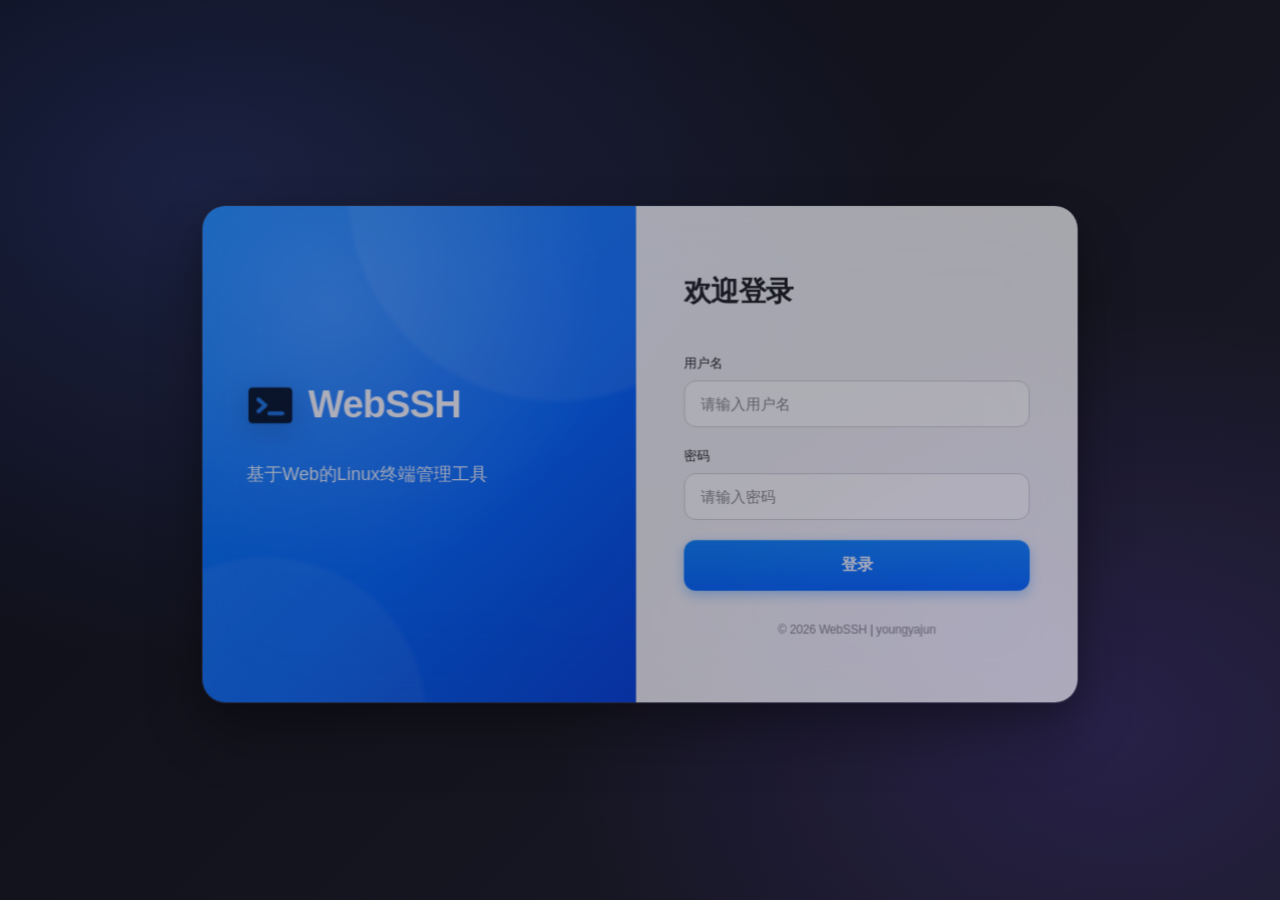
==== yyj-webssh-spring-boot3-starter/src/main/resources/META-INF/resources/webssh/index.html @ 9dc9dcd3 "refactor: refactor project and add version compatibility." ====
<!DOCTYPE html>
<html lang="zh-CN">
<head>
    <meta charset="UTF-8">
    <meta name="viewport" content="width=device-width, initial-scale=1.0">
    <title>WebSSH-终端</title>
    <link rel="icon" type="image/svg+xml" href="images/terminal.svg">
    <link rel="stylesheet" href="style/xterm-5.5.0.css">
    <link rel="stylesheet" href="style/webssh.css">
    <script src="js/xterm-5.5.0.js"></script>
    <script src="js/xterm-addon-fit.min-0.8.0.js"></script>
    <script src="js/jsencrypt.min.js"></script>
    <script src="js/zmodem.min.js"></script>
    <script src="js/webssh.js"></script>
</head>
<body data-theme="dark">
    <div class="header">
        <div class="header-left">
            <div class="logo">
                <span class="logo-text">WebSSH</span>
                <img src="images/terminal.png" alt="WebSSH" class="logo-icon">
            </div>
            <div class="selector-wrapper">
                <span class="selector-label">会话</span>
                <select class="host-selector" id="hostSelector" title="选择主机新建会话">
                    <!-- 动态填充 -->
                </select>
            </div>
        </div>
        <div class="header-right">
            <div class="selector-wrapper">
                <span class="selector-label">主题</span>
                <select class="theme-selector" id="themeSelector" title="终端主题">
                    <option value="github-dark">Dark</option>
                    <option value="github-light">Light</option>
                </select>
            </div>
            <div class="header-divider"></div>
            <div class="header-group">
                <button class="btn btn-icon" id="toggleFilePanel" title="文件管理器"><img src="images/file.png" alt="文件管理器"></button>
                <button class="btn btn-icon" id="refreshBtn" title="刷新"><img src="images/refresh.png" alt="刷新"></button>
                <button class="btn btn-icon" id="logBtn" title="命令日志"><img src="images/log.png" alt="命令日志"></button>
            </div>
            <div class="header-divider"></div>
            <div class="user-group">
                <span class="user-info" id="userInfo"></span>
                <button class="btn btn-icon" id="logoutBtn" title="退出"><img src="images/logout.png" alt="退出"></button>
            </div>
        </div>
    </div>

    <!-- 标签栏 -->
    <div class="tab-bar" id="tabBar">
        <div class="tab-list" id="tabList">
            <!-- 动态填充 -->
        </div>
        <button class="tab-overflow-btn" id="tabOverflowBtn" title="更多会话" style="display:none;">&#9662;</button>
        <div class="tab-overflow-dropdown" id="tabOverflowDropdown"></div>
        <button class="tab-add-btn" id="tabAddBtn" title="新建会话">+</button>
    </div>

    <div class="main-container">
        <div class="file-panel" id="filePanel">
            <div class="file-panel-header">
                <span class="file-panel-title">文件管理器</span>
                <div class="file-panel-actions">
                    <button class="btn btn-icon" id="refreshFileBtn" title="刷新文件列表">&#x1F504;</button>
                    <button class="btn btn-icon" id="uploadBtn" title="上传文件">&#x2B06;</button>
                    <label class="follow-terminal-label" title="跟随终端目录，终端 cd 时自动同步文件面板">
                        <input type="checkbox" id="followTerminalDir">
                        跟随终端
                    </label>
                </div>
            </div>
            <div class="path-display-bar" id="pathDisplayBar">
                <div class="breadcrumb" id="breadcrumb">
                    <!-- 动态填充 -->
                </div>
                <div class="path-bar">
                    <div class="path-input-wrapper">
                        <span class="path-input-icon">📁</span>
                        <input type="text" id="pathInput" class="path-input" placeholder="输入路径后回车跳转..." />
                        <div class="path-suggestions" id="pathSuggestions"></div>
                    </div>
                </div>
            </div>
            <div class="file-list" id="fileList">
                <!-- 动态填充 -->
            </div>
        </div>
        <div class="resizer" id="resizer"></div>
        <div class="terminal-panel">
            <div class="terminal-container">
                <div class="terminal-container-inner" id="terminalContainer">
                    <!-- 每个标签页的终端动态创建 -->
                </div>
                <!-- 空状态引导（所有标签关闭后显示） -->
                <div class="terminal-empty-state" id="terminalEmptyState" style="display:none;">
                    <div class="empty-icon">&#x1F4BB;</div>
                    <div class="empty-text">没有活跃的终端会话</div>
                    <div class="empty-actions">
                        <button class="btn btn-primary" id="emptyNewSessionBtn">新建会话</button>
                    </div>
                </div>
            </div>
            <div class="status-bar">
                <span id="connectionStatus"><span class="status-dot" id="statusDot"></span>未连接</span>
                <span id="sysMonitor" class="sys-monitor"></span>
                <div class="status-bar-right">
                    <button class="btn btn-icon status-icon-btn" id="terminalLogBtn" title="终端日志"><img src="images/terminal-log.png" alt="终端日志"></button>
                    <span id="currentPath" title="点击复制路径到剪切板">路径: -</span>
                </div>
            </div>
        </div>
    </div>

    <!-- 文件预览弹窗 -->
    <div class="modal" id="previewModal">
        <div class="modal-content">
            <div class="modal-header">
                <span class="modal-title" id="previewTitle">文件预览</span>
                <button class="modal-close" id="closePreview">&times;</button>
            </div>
            <div class="modal-body">
                <div id="previewContent" class="preview-content"></div>
            </div>
        </div>
    </div>

    <!-- 自定义右键菜单 -->
    <div class="context-menu" id="contextMenu">
        <div class="context-menu-item" id="ctxUpload">
            <span class="menu-icon">&#x2B06;</span>
            <span>上传文件</span>
        </div>
        <div class="context-menu-separator" id="ctxSepUpload"></div>
        <div class="context-menu-item" id="ctxDownload">
            <span class="menu-icon">&#x2B07;</span>
            <span>下载</span>
        </div>
        <div class="context-menu-item" id="ctxProperties">
            <span class="menu-icon">&#x1F4CB;</span>
            <span>属性</span>
        </div>
        <div class="context-menu-separator" id="ctxSeparator"></div>
        <div class="context-menu-item" id="ctxPreview">
            <span class="menu-icon">&#x1F441;</span>
            <span>预览</span>
        </div>
    </div>

    <!-- 终端右键菜单（复制） -->
    <div class="context-menu" id="terminalContextMenu">
        <div class="context-menu-item" id="ctxCopy">
            <span class="menu-icon"><img src="images/copy.png" alt="复制"></span>
            <span>复制</span>
        </div>
    </div>

    <!-- 标签页右键菜单 -->
    <div class="context-menu tab-context-menu" id="tabContextMenu">
        <div class="context-menu-item" id="ctxTabRefresh">
            <span class="menu-icon"><img src="images/refresh.png" alt="刷新"></span>
            <span>刷新</span>
        </div>
        <div class="context-menu-item" id="ctxTabDuplicate">
            <span class="menu-icon"><img src="images/copy.png" alt="复制会话"></span>
            <span>复制会话</span>
        </div>
        <div class="context-menu-separator"></div>
        <div class="context-menu-item" id="ctxTabClose">
            <span class="menu-icon">&#x2716;</span>
            <span>关闭</span>
        </div>
        <div class="context-menu-item danger" id="ctxTabCloseOthers">
            <span class="menu-icon">&#x2716;</span>
            <span>关闭其他</span>
        </div>
    </div>

    <!-- SSH 凭据输入对话框 -->
    <div class="modal" id="credentialModal">
        <div class="modal-content" style="max-width: 500px;">
            <div class="modal-header">
                <span class="modal-title">输入 SSH 凭据</span>
                <button class="modal-close" id="closeCredential">&times;</button>
            </div>
            <div class="modal-body">
                <div id="credentialError" class="error-message" style="display: none;"></div>
                <div class="form-group">
                    <label for="credentialHost">主机</label>
                    <div class="host-combobox">
                        <input type="text" id="credentialHost" class="form-control" placeholder="选择或输入主机/IP（可含端口，如 192.168.1.166:2222）" autocomplete="off">
                        <button type="button" class="host-clear-btn" id="hostClearBtn" title="清空" tabindex="-1" aria-label="清空主机输入">
                            <svg viewBox="0 0 24 24"><path d="M6 6l12 12M6 18L18 6"/></svg>
                        </button>
                        <div class="host-dropdown" id="hostDropdown"></div>
                    </div>
                </div>
                <div id="credentialConfiguredHint" class="info-message" style="display: none;">该主机已在配置文件中配置账号密码，可直接点击"连接"</div>
                <div class="form-group" id="credentialUsernameGroup">
                    <label for="credentialUsername">用户名</label>
                    <input type="text" id="credentialUsername" class="form-control" placeholder="输入 SSH 用户名" autocomplete="username">
                </div>
                <div class="form-group" id="credentialPasswordGroup">
                    <label for="credentialPassword">密码</label>
                    <input type="password" id="credentialPassword" class="form-control" placeholder="输入 SSH 密码" autocomplete="current-password">
                </div>
                <div class="form-group" id="rememberCredentialsGroup" style="margin-top: 20px;">
                    <label style="display: flex; align-items: center;">
                        <input type="checkbox" id="rememberCredentials">
                        <span style="margin-left: 8px;">记住凭据（仅本次会话）</span>
                    </label>
                </div>
                <div class="modal-footer" style="display: flex; justify-content: flex-end; gap: 10px; margin-top: 20px;">
                    <button class="btn" id="cancelCredential">取消</button>
                    <button class="btn btn-primary" id="submitCredential">连接</button>
                </div>
            </div>
        </div>
    </div>

    <!-- 退出确认对话框 -->
    <div class="modal" id="logoutModal">
        <div class="modal-content" style="max-width: 420px;">
            <div class="modal-header">
                <span class="modal-title">确认退出</span>
                <button class="modal-close" id="closeLogoutModal">&times;</button>
            </div>
            <div class="modal-body">
                <p style="font-size: 15px; margin: 0; color: var(--text);">确定要退出WebSSH吗？</p>
                <div class="modal-footer" style="display: flex; justify-content: flex-end; gap: 10px; margin-top: 24px;">
                    <button class="btn" id="cancelLogout">取消</button>
                    <button class="btn btn-danger" id="confirmLogout">确定</button>
                </div>
            </div>
        </div>
    </div>

    <!-- 通用确认对话框 -->
    <div class="modal" id="confirmModal">
        <div class="modal-content">
            <div class="modal-header">
                <span class="modal-title" id="confirmTitle">确认</span>
                <button class="modal-close" id="closeConfirmModal">&times;</button>
            </div>
            <div class="modal-body">
                <p id="confirmMessage" style="font-size: 15px; margin: 0; color: var(--text); line-height: 1.6;"></p>
                <div class="modal-footer" style="display: flex; justify-content: flex-end; gap: 10px; margin-top: 24px;">
                    <button class="btn" id="cancelConfirm">取消</button>
                    <button class="btn btn-primary" id="okConfirm">确定</button>
                </div>
            </div>
        </div>
    </div>

    <!-- 文件属性对话框 -->
    <div class="modal" id="propertiesModal">
        <div class="modal-content" style="max-width: 520px;">
            <div class="modal-header">
                <span class="modal-title">文件属性</span>
                <button class="modal-close" id="closeProperties">&times;</button>
            </div>
            <div class="modal-body">
                <div id="propertiesContent" style="text-align: center; padding: 20px;">
                    <div class="spinner"></div>
                    <p style="margin-top: 10px; color: var(--text-muted);">加载中...</p>
                </div>
            </div>
        </div>
    </div>

    <!-- 文件夹大小过大警告对话框 -->
    <div class="modal" id="largeDirModal">
        <div class="modal-content" style="max-width: 440px;">
            <div class="modal-header">
                <span class="modal-title">文件夹较大</span>
                <button class="modal-close" id="closeLargeDirModal">&times;</button>
            </div>
            <div class="modal-body">
                <p style="font-size: 15px; margin: 0; color: var(--text); line-height: 1.6;" id="largeDirMsg"></p>
                <div class="modal-footer" style="display: flex; justify-content: flex-end; gap: 10px; margin-top: 24px;">
                    <button class="btn" id="cancelLargeDir">取消</button>
                    <button class="btn btn-primary" id="confirmLargeDir">仍然下载</button>
                </div>
            </div>
        </div>
    </div>

    <!-- 文件上传进度对话框 -->
    <div class="modal" id="uploadModal">
        <div class="modal-content" style="max-width: 460px;">
            <div class="modal-header">
                <span class="modal-title">文件上传</span>
                <button class="modal-close" id="closeUploadModal">&times;</button>
            </div>
            <div class="modal-body">
                <div id="uploadContent" style="text-align: center; padding: 10px 0;">
                    <div class="upload-file-name" id="uploadFileName"></div>
                    <div class="upload-progress-container">
                        <div class="upload-progress-bar" id="uploadProgressBar"></div>
                    </div>
                    <div class="upload-progress-text" id="uploadProgressText">准备上传...</div>
                    <div id="uploadResult" style="display: none;"></div>
                </div>
                <div class="modal-footer" style="display: flex; justify-content: flex-end; gap: 10px; margin-top: 16px;" id="uploadFooter">
                    <button class="btn" id="cancelUpload">取消上传</button>
                </div>
            </div>
        </div>
    </div>

    <!-- 文件覆盖确认对话框 -->
    <div class="modal" id="overwriteModal">
        <div class="modal-content" style="max-width: 460px;">
            <div class="modal-header">
                <span class="modal-title">文件已存在</span>
                <button class="modal-close" id="closeOverwriteModal">&times;</button>
            </div>
            <div class="modal-body">
                <div style="text-align: center; padding: 10px 0;">
                    <div style="font-size: 40px;">&#x26A0;&#xFE0F;</div>
                    <div id="overwriteFileName" style="margin-top: 10px; font-weight: bold; word-break: break-all;"></div>
                    <div style="margin-top: 8px; color: var(--text-muted);">该文件已存在，是否覆盖？</div>
                </div>
                <div class="form-group" id="overwriteAllWrapper" style="margin-top: 15px; display: none;">
                    <label style="display: flex; align-items: center;">
                        <input type="checkbox" id="overwriteAllCheckbox">
                        <span style="margin-left: 8px;">应用到所有冲突</span>
                    </label>
                </div>
            </div>
            <div class="modal-footer" style="display: flex; justify-content: flex-end; gap: 10px; margin-top: 16px;">
                <button class="btn" id="skipOverwriteBtn">跳过</button>
                <button class="btn btn-primary" id="confirmOverwriteBtn">覆盖</button>
            </div>
        </div>
    </div>

    <!-- 命令日志弹窗 -->
    <div class="modal" id="logModal">
        <div class="modal-content" style="max-width: 700px;">
            <div class="modal-header">
                <span class="modal-title" id="logModalTitle">命令日志</span>
                <div class="log-modal-actions">
                    <button class="btn" id="copyLogBtn" title="复制全部日志">复制</button>
                    <button class="btn btn-danger" id="clearLogBtn" title="清空当前标签页日志">清空</button>
                    <button class="modal-close" id="closeLogModal">&times;</button>
                </div>
            </div>
            <div class="modal-body">
                <div id="logContent" class="log-content">
                    <!-- 动态填充 -->
                </div>
            </div>
        </div>
    </div>

    <!-- 终端日志弹窗（导出终端界面显示内容） -->
    <div class="modal" id="terminalLogModal">
        <div class="modal-content" style="width: 90vw; max-width: 1280px; height: 85vh; max-height: 85vh;">
            <div class="modal-header">
                <span class="modal-title" id="terminalLogModalTitle">终端日志</span>
                <div class="log-modal-actions">
                    <button class="btn" id="downloadTerminalLogBtn" title="下载终端日志">下载</button>
                    <button class="modal-close" id="closeTerminalLogModal">&times;</button>
                </div>
            </div>
            <div class="modal-body">
                <div id="terminalLogContent" class="terminal-log-content">
                    <!-- 动态填充 -->
                </div>
            </div>
        </div>
    </div>

    <!-- 监控详情弹窗（CPU/RAM/Disk/Load/Net） -->
    <div class="modal" id="monitorDetailModal">
        <div class="modal-content" style="width: 90vw; max-width: 1180px; height: 82vh; max-height: 82vh;">
            <div class="modal-header">
                <span class="modal-title" id="monitorDetailTitle">监控详情</span>
                <button class="modal-close" id="closeMonitorDetail">&times;</button>
            </div>
            <div class="modal-body">
                <div id="monitorDetailContent" class="monitor-detail"></div>
            </div>
        </div>
    </div>

    <!-- 隐藏的文件选择器，用于上传 -->
    <input type="file" id="hiddenFileInput" style="display: none;" multiple>
    <!-- 隐藏的文件选择器，专用于 ZMODEM rz 上传（不支持 multiple，rz 协议单文件流） -->
    <input type="file" id="zmodemFileInput" style="display: none;">

    <!-- ZMODEM rz/sz 传输进度对话框 -->
    <div class="modal" id="zmodemModal">
        <div class="modal-content" style="max-width: 500px;">
            <div class="modal-header">
                <span class="modal-title" id="zmodemTitle">ZMODEM 传输</span>
                <button class="modal-close" id="closeZmodemModal" style="display:none;">&times;</button>
            </div>
            <div class="modal-body">
                <div style="text-align: center; padding: 6px 0;">
                    <div id="zmodemFileName" style="font-size: 15px; font-weight: 600; word-break: break-all; margin-bottom: 8px;"></div>
                    <div id="zmodemFileSize" style="color: var(--text-muted); font-size: 13px; margin-bottom: 14px;"></div>
                    <!-- 保存方式选择区（接收前显示） -->
                    <div id="zmodemSaveChoice" style="display:none; margin-bottom: 14px;">
                        <div style="margin-bottom: 10px; font-size: 13px; color: var(--text-muted);">请选择保存方式：</div>
                        <div style="display: flex; gap: 10px; justify-content: center; flex-wrap: wrap;">
                            <button class="btn btn-primary" id="zmodemChooseSave">选择保存位置</button>
                            <button class="btn" id="zmodemDefaultDownload">默认下载目录</button>
                        </div>
                    </div>
                    <!-- 进度条区（接收中显示） -->
                    <div id="zmodemProgressArea">
                        <div class="upload-progress-container">
                            <div class="upload-progress-bar" id="zmodemProgressBar" style="width: 0%;"></div>
                        </div>
                        <div id="zmodemProgressText" style="margin-top: 8px; font-size: 13px; color: var(--text-muted);">准备中...</div>
                    </div>
                </div>
                <div class="modal-footer" style="display: flex; justify-content: flex-end; gap: 10px; margin-top: 16px;" id="zmodemFooter">
                    <button class="btn btn-danger" id="cancelZmodem">取消传输</button>
                </div>
            </div>
        </div>
    </div>

</body>
</html>
---- yyj-webssh-spring-boot3-starter/src/main/resources/META-INF/resources/webssh/style/xterm-5.5.0.css ----
/**
 * Copyright (c) 2014 The xterm.js authors. All rights reserved.
 * Copyright (c) 2012-2013, Christopher Jeffrey (MIT License)
 * https://github.com/chjj/term.js
 * @license MIT
 *
 * Permission is hereby granted, free of charge, to any person obtaining a copy
 * of this software and associated documentation files (the "Software"), to deal
 * in the Software without restriction, including without limitation the rights
 * to use, copy, modify, merge, publish, distribute, sublicense, and/or sell
 * copies of the Software, and to permit persons to whom the Software is
 * furnished to do so, subject to the following conditions:
 *
 * The above copyright notice and this permission notice shall be included in
 * all copies or substantial portions of the Software.
 *
 * THE SOFTWARE IS PROVIDED "AS IS", WITHOUT WARRANTY OF ANY KIND, EXPRESS OR
 * IMPLIED, INCLUDING BUT NOT LIMITED TO THE WARRANTIES OF MERCHANTABILITY,
 * FITNESS FOR A PARTICULAR PURPOSE AND NONINFRINGEMENT. IN NO EVENT SHALL THE
 * AUTHORS OR COPYRIGHT HOLDERS BE LIABLE FOR ANY CLAIM, DAMAGES OR OTHER
 * LIABILITY, WHETHER IN AN ACTION OF CONTRACT, TORT OR OTHERWISE, ARISING FROM,
 * OUT OF OR IN CONNECTION WITH THE SOFTWARE OR THE USE OR OTHER DEALINGS IN
 * THE SOFTWARE.
 *
 * Originally forked from (with the author's permission):
 *   Fabrice Bellard's javascript vt100 for jslinux:
 *   http://bellard.org/jslinux/
 *   Copyright (c) 2011 Fabrice Bellard
 *   The original design remains. The terminal itself
 *   has been extended to include xterm CSI codes, among
 *   other features.
 */

/**
 *  Default styles for xterm.js
 */

.xterm {
    cursor: text;
    position: relative;
    user-select: none;
    -ms-user-select: none;
    -webkit-user-select: none;
}

.xterm.focus,
.xterm:focus {
    outline: none;
}

.xterm .xterm-helpers {
    position: absolute;
    top: 0;
    /**
     * The z-index of the helpers must be higher than the canvases in order for
     * IMEs to appear on top.
     */
    z-index: 5;
}

.xterm .xterm-helper-textarea {
    padding: 0;
    border: 0;
    margin: 0;
    /* Move textarea out of the screen to the far left, so that the cursor is not visible */
    position: absolute;
    opacity: 0;
    left: -9999em;
    top: 0;
    width: 0;
    height: 0;
    z-index: -5;
    /** Prevent wrapping so the IME appears against the textarea at the correct position */
    white-space: nowrap;
    overflow: hidden;
    resize: none;
}

.xterm .composition-view {
    /* TODO: Composition position got messed up somewhere */
    background: #000;
    color: #FFF;
    display: none;
    position: absolute;
    white-space: nowrap;
    z-index: 1;
}

.xterm .composition-view.active {
    display: block;
}

.xterm .xterm-viewport {
    /* On OS X this is required in order for the scroll bar to appear fully opaque */
    background-color: #000;
    overflow-y: scroll;
    cursor: default;
    position: absolute;
    right: 0;
    left: 0;
    top: 0;
    bottom: 0;
}

.xterm .xterm-screen {
    position: relative;
}

.xterm .xterm-screen canvas {
    position: absolute;
    left: 0;
    top: 0;
}

.xterm .xterm-scroll-area {
    visibility: hidden;
}

.xterm-char-measure-element {
    display: inline-block;
    visibility: hidden;
    position: absolute;
    top: 0;
    left: -9999em;
    line-height: normal;
}

.xterm.enable-mouse-events {
    /* When mouse events are enabled (eg. tmux), revert to the standard pointer cursor */
    cursor: default;
}

.xterm.xterm-cursor-pointer,
.xterm .xterm-cursor-pointer {
    cursor: pointer;
}

.xterm.column-select.focus {
    /* Column selection mode */
    cursor: crosshair;
}

.xterm .xterm-accessibility:not(.debug),
.xterm .xterm-message {
    position: absolute;
    left: 0;
    top: 0;
    bottom: 0;
    right: 0;
    z-index: 10;
    color: transparent;
    pointer-events: none;
}

.xterm .xterm-accessibility-tree:not(.debug) *::selection {
  color: transparent;
}

.xterm .xterm-accessibility-tree {
  user-select: text;
  white-space: pre;
}

.xterm .live-region {
    position: absolute;
    left: -9999px;
    width: 1px;
    height: 1px;
    overflow: hidden;
}

.xterm-dim {
    /* Dim should not apply to background, so the opacity of the foreground color is applied
     * explicitly in the generated class and reset to 1 here */
    opacity: 1 !important;
}

.xterm-underline-1 { text-decoration: underline; }
.xterm-underline-2 { text-decoration: double underline; }
.xterm-underline-3 { text-decoration: wavy underline; }
.xterm-underline-4 { text-decoration: dotted underline; }
.xterm-underline-5 { text-decoration: dashed underline; }

.xterm-overline {
    text-decoration: overline;
}

.xterm-overline.xterm-underline-1 { text-decoration: overline underline; }
.xterm-overline.xterm-underline-2 { text-decoration: overline double underline; }
.xterm-overline.xterm-underline-3 { text-decoration: overline wavy underline; }
.xterm-overline.xterm-underline-4 { text-decoration: overline dotted underline; }
.xterm-overline.xterm-underline-5 { text-decoration: overline dashed underline; }

.xterm-strikethrough {
    text-decoration: line-through;
}

.xterm-screen .xterm-decoration-container .xterm-decoration {
	z-index: 6;
	position: absolute;
}

.xterm-screen .xterm-decoration-container .xterm-decoration.xterm-decoration-top-layer {
	z-index: 7;
}

.xterm-decoration-overview-ruler {
    z-index: 8;
    position: absolute;
    top: 0;
    right: 0;
    pointer-events: none;
}

.xterm-decoration-top {
    z-index: 2;
    position: relative;
}
---- yyj-webssh-spring-boot3-starter/src/main/resources/META-INF/resources/webssh/style/webssh.css ----
/* WebSSH 终端页面样式 */

/* ======================== 主题变量 ======================== */
/* 通过 body[data-theme] 切换暗/亮主题，所有区域（含顶部 .header）统一使用变量引用颜色，
   随主题切换同时生效。 */

body {
    /* 暗色主题（默认） */
    --bg-base: #0d1117;
    --bg-panel: #161b22;
    --bg-elevated: #21262d;
    --bg-hover: #21262d;
    --bg-hover-blue: #1a2a3a;
    --bg-active: rgba(31, 111, 235, 0.2);
    --bg-tab-bar: #1c2128;
    --bg-tab: #0d1117;
    --bg-tab-active: #161b22;
    --bg-context-menu: #21262d;
    --border: #30363d;
    --border-light: #21262d;
    --text: #c9d1d9;
    --text-muted: #8b949e;
    --text-dim: #484f58;
    --accent: #58a6ff;
    --accent-light: #79c0ff;
    --accent-hover: #1f6feb;
    --resizer: #30363d;
    --resizer-hover: #1f6feb;
    --danger: #f85149;
    --danger-bg: rgba(248, 81, 73, 0.1);
    --danger-hover: #f85149;
    --success: #3fb950;
    --scrollbar-thumb: #30363d;
    --scrollbar-thumb-hover: #484f58;
    --modal-overlay: rgba(0, 0, 0, 0.7);
    --shadow-modal: 0 10px 40px rgba(0, 0, 0, 0.5);
    --shadow-menu: 0 8px 24px rgba(0, 0, 0, 0.6);
    --shadow-dropdown: 0 8px 24px rgba(0, 0, 0, 0.5);
    --shadow-suggest: 0 4px 12px rgba(0, 0, 0, 0.5);
}

body[data-theme="light"] {
    --bg-base: #ffffff;
    --bg-panel: #f6f8fa;
    --bg-elevated: #eaeef2;
    --bg-hover: #eaeef2;
    --bg-hover-blue: #ddf4ff;
    --bg-active: rgba(9, 105, 218, 0.12);
    --bg-tab-bar: #eaeef2;
    --bg-tab: #ffffff;
    --bg-tab-active: #f6f8fa;
    --bg-context-menu: #f6f8fa;
    --border: #d0d7de;
    --border-light: #eaeef2;
    --text: #24292f;
    --text-muted: #57606a;
    --text-dim: #8c959f;
    --accent: #0969da;
    --accent-light: #218bff;
    --accent-hover: #0969da;
    --resizer: #d0d7de;
    --resizer-hover: #0969da;
    --danger: #cf222e;
    --danger-bg: rgba(207, 34, 46, 0.1);
    --danger-hover: #cf222e;
    --success: #116329;
    --scrollbar-thumb: #d0d7de;
    --scrollbar-thumb-hover: #afb8c1;
    --modal-overlay: rgba(140, 149, 159, 0.4);
    --shadow-modal: 0 10px 40px rgba(140, 149, 159, 0.3);
    --shadow-menu: 0 8px 24px rgba(140, 149, 159, 0.3);
    --shadow-dropdown: 0 8px 24px rgba(140, 149, 159, 0.3);
    --shadow-suggest: 0 4px 12px rgba(140, 149, 159, 0.3);
}

/* ======================== 全局重置与基础样式 ======================== */
/* 盒模型重置、全局滚动条样式（含 Firefox 的 scrollbar-width 与 WebKit 伪元素） */

* { margin: 0; padding: 0; box-sizing: border-box; scrollbar-width: thin; scrollbar-color: var(--scrollbar-thumb) transparent; }
/* 全局扁平化滚动条（WebKit） */
::-webkit-scrollbar { width: 8px; height: 8px; }
::-webkit-scrollbar-track { background: transparent; }
::-webkit-scrollbar-thumb { background: var(--scrollbar-thumb); border-radius: 4px; }
::-webkit-scrollbar-thumb:hover { background: var(--scrollbar-thumb-hover); }
::-webkit-scrollbar-corner { background: transparent; }
body {
    font-family: -apple-system, BlinkMacSystemFont, 'Segoe UI', 'Roboto', 'Helvetica', 'Arial', sans-serif;
    background: var(--bg-base);
    color: var(--text);
    overflow: hidden;
}
/* ======================== 顶部导航栏 ======================== */
/* 顶栏布局：左侧 logo + 主机/会话/主题选择器；右侧操作与账号信息 */

.header {
    background: var(--bg-elevated);
    padding: 10px 20px;
    display: flex;
    align-items: center;
    justify-content: space-between;
    border-bottom: 1px solid var(--border);
}
.header-left {
    display: flex;
    align-items: center;
    gap: 20px;
}
.header-right {
    display: flex;
    align-items: center;
    gap: 12px;
}
.header-group {
    display: flex;
    align-items: center;
    gap: 8px;
}
.header-divider {
    width: 1px;
    height: 24px;
    background: var(--border);
    flex-shrink: 0;
}
.user-group {
    display: flex;
    align-items: center;
    gap: 8px;
    height: 32px;
    padding: 0 10px;
    border-radius: 6px;
    background: color-mix(in srgb, var(--bg-elevated) 30%, transparent);
    transition: background 0.2s;
}
.user-group:hover {
    background: color-mix(in srgb, var(--bg-elevated) 55%, transparent);
}
.user-group .user-info {
    max-width: 120px;
    overflow: hidden;
    text-overflow: ellipsis;
    white-space: nowrap;
}
.logo {
    color: var(--accent);
    font-size: 20px;
    font-weight: 600;
    display: flex;
    align-items: center;
    gap: 8px;
    height: 32px;
    line-height: 32px;
}
.logo-icon {
    width: 24px;
    height: 24px;
}
.selector-wrapper {
    display: flex;
    align-items: center;
    gap: 8px;
    height: 28px;
}
.selector-label {
    font-size: 13px;
    color: var(--text-muted);
    white-space: nowrap;
    user-select: none;
    line-height: 28px;
}
.host-selector {
    background: var(--bg-base);
    border: 1px solid var(--border);
    border-radius: 6px;
    height: 28px;
    padding: 0 10px;
    color: var(--text);
    font-size: 13px;
    line-height: 26px;
    min-width: 200px;
    cursor: pointer;
}
.host-selector:focus {
    outline: none;
    border-color: var(--accent);
}
.btn {
    height: 32px;
    padding: 0 16px;
    border: 1px solid var(--border);
    border-radius: 6px;
    cursor: pointer;
    font-size: 14px;
    line-height: 30px;
    transition: all 0.2s;
    background: var(--bg-elevated);
    color: var(--text);
}
.btn:hover {
    background: var(--border);
}
.btn-primary {
    background: #238636;
    color: #fff;
    border-color: #238636;
}
.btn-primary:hover {
    background: #2ea043;
}
.btn-danger {
    background: #da3633;
    color: #fff;
    border-color: #da3633;
}
.btn-danger:hover {
    background: var(--danger-hover);
}
.btn-icon {
    height: 32px;
    padding: 0 10px;
    display: inline-flex;
    align-items: center;
    justify-content: center;
    background: transparent;
    border: 1px solid transparent;
    line-height: 1;
}
.btn-icon:hover {
    background: var(--border);
    border-color: var(--border);
}
.btn-icon img {
    width: 20px;
    height: 20px;
    opacity: 0.8;
    transition: opacity 0.2s;
}
.btn-icon:hover img {
    opacity: 1;
}
.user-info {
    font-size: 14px;
    color: var(--text-muted);
    line-height: 32px;
}
/* ======================== 主容器布局 ======================== */
/* 文件面板 + 拖拽分隔条 + 终端面板 的横向 flex 布局 */

.main-container {
    display: flex;
    height: calc(100vh - 52px - 36px);
}
/* ======================== 文件面板（左侧栏） ======================== */
/* 含：面板容器与折叠态、列宽拖拽分隔条(resizer)、面板头、跟随终端开关、
   面包屑导航、路径输入与自动补全建议、文件列表、文件类型图标配色等 */

.file-panel {
    width: 300px;
    min-width: 180px;
    flex-shrink: 0;
    background: var(--bg-panel);
    display: flex;
    flex-direction: column;
    transition: width 0.3s;
}
.file-panel.collapsed {
    width: 0;
    min-width: 0;
    overflow: hidden;
}
.resizer {
    width: 5px;
    background: var(--resizer);
    cursor: col-resize;
    flex-shrink: 0;
    transition: background 0.15s;
    position: relative;
    z-index: 10;
}
.resizer:hover,
.resizer.active {
    background: var(--resizer-hover);
}
.resizer.collapsed {
    display: none;
}
body.resizing {
    cursor: col-resize;
    user-select: none;
    -webkit-user-select: none;
}
.file-panel-header {
    padding: 12px;
    background: var(--bg-panel);
    border-bottom: 1px solid var(--border);
    display: flex;
    justify-content: space-between;
    align-items: center;
}
.file-panel-title {
    font-size: 14px;
    font-weight: 600;
    color: var(--text);
}
.follow-terminal-label {
    display: flex;
    align-items: center;
    gap: 5px;
    font-size: 12px;
    color: var(--text-muted);
    cursor: pointer;
    user-select: none;
}
.follow-terminal-label input[type="checkbox"] {
    accent-color: var(--accent);
    cursor: pointer;
    width: 14px;
    height: 14px;
}
.follow-terminal-label:hover {
    color: var(--text);
}
.breadcrumb {
    padding: 8px 12px;
    background: var(--bg-base);
    border-bottom: 1px solid var(--border);
    display: flex;
    align-items: center;
    gap: 5px;
    font-size: 12px;
    overflow-x: auto;
}
.breadcrumb-item {
    color: var(--accent);
    cursor: pointer;
    white-space: nowrap;
}
.breadcrumb-item:hover {
    text-decoration: underline;
}
.breadcrumb-separator {
    color: var(--text-muted);
}
.path-display-bar {
    position: relative;
    border-bottom: 1px solid var(--border);
}
.path-display-bar .breadcrumb {
    cursor: text;
    border-bottom: none;
}
.path-bar {
    display: none;
    position: relative;
    padding: 6px 12px;
    background: var(--bg-base);
}
.path-display-bar.editing .breadcrumb {
    display: none;
}
.path-display-bar.editing .path-bar {
    display: block;
}
.path-input-wrapper {
    position: relative;
}
.path-input-icon {
    position: absolute;
    left: 8px;
    top: 50%;
    transform: translateY(-50%);
    font-size: 14px;
    pointer-events: none;
    z-index: 1;
}
.path-input {
    width: 100%;
    background: var(--bg-panel);
    border: 1px solid var(--border);
    border-radius: 6px;
    padding: 6px 10px 6px 28px;
    color: var(--text);
    font-size: 13px;
    font-family: 'Consolas', 'Courier New', monospace;
}
.path-input:focus {
    outline: none;
    border-color: var(--accent);
    background: var(--bg-base);
}
.path-suggestions {
    display: none;
    position: absolute;
    left: 0;
    right: 0;
    top: 100%;
    margin-top: 2px;
    background: var(--bg-panel);
    border: 1px solid var(--border);
    border-radius: 6px;
    /* 兜底最大高度；实际由 JS 根据视口可用空间动态调整 */
    max-height: 400px;
    overflow-y: auto;
    z-index: 100;
    box-shadow: var(--shadow-suggest);
}
.path-suggestions.show {
    display: block;
}
.path-suggestion-item {
    padding: 8px 12px;
    cursor: pointer;
    font-size: 13px;
    font-family: 'Consolas', 'Courier New', monospace;
    display: flex;
    align-items: center;
    gap: 8px;
    color: var(--text);
}
.path-suggestion-item:hover, .path-suggestion-item.active {
    background: var(--accent-hover);
    color: #fff;
}
.path-suggestion-icon {
    color: var(--accent-light);
}
.path-suggestion-item:hover .path-suggestion-icon, .path-suggestion-item.active .path-suggestion-icon {
    color: #fff;
}
.file-list {
    flex: 1;
    overflow-y: auto;
    padding: 8px 0;
}
.file-item {
    padding: 10px 12px;
    cursor: pointer;
    display: flex;
    align-items: center;
    gap: 10px;
    font-size: 14px;
    border-left: 3px solid transparent;
}
.file-item:hover {
    background: var(--bg-hover);
}
.file-item.parent-dir {
    font-weight: 500;
    color: var(--accent-light);
}
.file-item.parent-dir:hover {
    background: var(--bg-hover-blue);
}
.file-item.parent-dir .file-icon {
    color: var(--accent-light);
    font-weight: bold;
}
.file-item.selected {
    background: var(--bg-active);
    border-left-color: var(--accent);
}
.file-icon {
    font-size: 16px;
    width: 20px;
    text-align: center;
}
.file-icon.dir { color: var(--accent-light); }
.file-icon.file { color: var(--text); }
.file-icon.file-txt { color: var(--text); }
.file-icon.file-html { color: #a371f7; }
.file-icon.file-css { color: #7ee787; }
.file-icon.file-js { color: #f1e05a; }
.file-icon.file-java { color: #f0883e; }
.file-icon.file-py { color: #3572A5; }
.file-icon.file-zip { color: #e36209; }
.file-icon.file-image { color: #a371f7; }
.file-name {
    flex: 1;
    overflow: hidden;
    text-overflow: ellipsis;
    white-space: nowrap;
}
.file-info {
    font-size: 12px;
    color: var(--text-muted);
}
/* ======================== 终端面板 ======================== */
/* 终端渲染区域容器 */

.terminal-panel {
    flex: 1;
    display: flex;
    flex-direction: column;
    background: var(--bg-base);
}
.terminal-container {
    flex: 1;
    padding: 10px;
    position: relative;
}
.terminal {
    height: 100%;
}
/* ======================== 模态框/弹窗 ======================== */
/* 通用遮罩弹窗：连接表单、文件预览、属性查看等复用；含内容区、头部、关闭按钮、正文 */

.modal {
    display: none;
    position: fixed;
    top: 0;
    left: 0;
    width: 100%;
    height: 100%;
    background: var(--modal-overlay);
    z-index: 1000;
    align-items: center;
    justify-content: center;
}
.modal.show {
    display: flex;
}
.modal-content {
    background: var(--bg-panel);
    border-radius: 10px;
    width: 90%;
    max-width: 900px;
    max-height: 80vh;
    display: flex;
    flex-direction: column;
    box-shadow: var(--shadow-modal);
}
.modal-header {
    padding: 15px 20px;
    border-bottom: 1px solid var(--border);
    display: flex;
    justify-content: space-between;
    align-items: center;
}
.modal-title {
    font-size: 16px;
    font-weight: 600;
    color: var(--text);
}
.modal-close {
    background: none;
    border: none;
    color: var(--text-muted);
    font-size: 24px;
    cursor: pointer;
    padding: 0;
    line-height: 1;
}
.modal-close:hover {
    color: var(--text);
}
.modal-body {
    flex: 1;
    padding: 20px;
    overflow-y: auto;
}
.preview-content {
    background: var(--bg-base);
    padding: 15px;
    border-radius: 6px;
    font-family: 'Courier New', 'Consolas', monospace;
    font-size: 13px;
    line-height: 1.6;
    white-space: pre-wrap;
    word-break: break-all;
    max-height: 500px;
    overflow-y: auto;
    color: var(--text);
}
/* 文件预览弹窗：占屏幕 80% 空间，充分利用显示区域 */
#previewModal .modal-content {
    width: 80vw;
    height: 80vh;
    max-width: none;
    max-height: none;
}
#previewModal .preview-content {
    max-height: none;
    height: 100%;
}
/* ======================== 底部状态栏 ======================== */
/* 显示当前终端路径（点击可复制）与连接状态指示点 */

.status-bar {
    background: var(--bg-panel);
    padding: 8px 12px;
    font-size: 12px;
    color: var(--text-muted);
    border-top: 1px solid var(--border);
    display: flex;
    justify-content: space-between;
    align-items: center;
}
.status-bar #currentPath {
    cursor: pointer;
    transition: color 0.15s ease;
    user-select: none;
}
.status-bar #currentPath:hover {
    color: var(--accent);
}
.status-bar #currentPath.copied {
    color: var(--success);
}
.status-dot {
    display: none;
    width: 8px;
    height: 8px;
    border-radius: 50%;
    /* 与终端光标颜色一致的高亮绿色 */
    background: #00ff00;
    margin-right: 6px;
    vertical-align: middle;
}
.status-dot.connected {
    display: inline-block;
}
/* 状态栏右侧容器：将终端日志按钮与路径显示固定在右下角 */
.status-bar-right {
    display: flex;
    align-items: center;
    gap: 8px;
    flex-shrink: 0;
}
/* 状态栏图标按钮：紧凑尺寸，适配底部状态栏高度 */
.status-icon-btn {
    height: 24px;
    width: 24px;
    padding: 0;
    display: inline-flex;
    align-items: center;
    justify-content: center;
    background: transparent;
    border: 1px solid transparent;
    border-radius: 4px;
    line-height: 1;
    cursor: pointer;
    transition: background 0.2s, border-color 0.2s;
}
.status-icon-btn:hover {
    background: var(--border);
    border-color: var(--border);
}
.status-icon-btn img {
    width: 16px;
    height: 16px;
    opacity: 0.8;
    transition: opacity 0.2s;
}
.status-icon-btn:hover img {
    opacity: 1;
}
/* ======================== 加载与提示状态 ======================== */
/* 加载旋转动画、空状态占位、错误信息提示 */

.loading {
    display: none;
    text-align: center;
    padding: 40px;
}
.loading.show {
    display: block;
}
.spinner {
    width: 30px;
    height: 30px;
    border: 3px solid var(--border);
    border-top-color: var(--accent);
    border-radius: 50%;
    animation: spin 1s linear infinite;
    margin: 0 auto 10px;
}
@keyframes spin { to { transform: rotate(360deg); } }
.empty-state {
    text-align: center;
    padding: 40px 20px;
    color: var(--text-muted);
}
.error-message {
    color: var(--danger);
    padding: 10px;
    background: var(--danger-bg);
    border-radius: 6px;
    margin-bottom: 15px;
}

/* ======================== 消息提示与表单控件 ======================== */
/* 信息提示框、表单分组/输入框、模态框底部按钮区 */

.info-message {
    color: var(--accent);
    padding: 10px;
    background: rgba(56, 139, 253, 0.1);
    border-radius: 6px;
    margin-bottom: 15px;
    font-size: 13px;
    line-height: 1.5;
}

.form-group {
    margin-bottom: 15px;
}

.form-group label {
    display: block;
    margin-bottom: 5px;
    color: var(--text);
    font-size: 14px;
}

.form-control {
    width: 100%;
    padding: 10px 12px;
    background: var(--bg-base);
    border: 1px solid var(--border);
    border-radius: 6px;
    color: var(--text);
    font-size: 14px;
}

.form-control:focus {
    outline: none;
    border-color: var(--accent);
}

.form-control:read-only {
    background: var(--bg-elevated);
    color: var(--text-muted);
    cursor: not-allowed;
}

/* 主机组合框：输入框 + 自定义下拉建议列表（替代原生 datalist，统一暗色主题样式） */
.host-combobox {
    position: relative;
}
/* 主机输入框清空按钮：苹果风格（灰圆 + 白色 ×），仅有内容时显示 */
.host-clear-btn {
    position: absolute;
    right: 10px;
    top: 50%;
    transform: translateY(-50%) scale(0.85);
    width: 18px;
    height: 18px;
    border-radius: 50%;
    background: rgba(60, 60, 67, 0.3);
    border: none;
    color: #fff;
    cursor: pointer;
    display: none;
    align-items: center;
    justify-content: center;
    padding: 0;
    transition: all 0.2s cubic-bezier(0.22, 1, 0.36, 1);
    -webkit-appearance: none;
    appearance: none;
    z-index: 5;
}
.host-clear-btn svg {
    width: 10px;
    height: 10px;
    display: block;
    stroke: currentColor;
    fill: none;
    stroke-width: 2.2;
    stroke-linecap: round;
    stroke-linejoin: round;
    pointer-events: none;
}
.host-combobox.has-value .host-clear-btn {
    display: flex;
}
.host-clear-btn:hover {
    background: rgba(60, 60, 67, 0.5);
    transform: translateY(-50%) scale(1);
}
.host-clear-btn:active {
    transform: translateY(-50%) scale(0.9);
}
/* 有内容时输入框右侧留出空间，避免文字被清空按钮遮挡 */
.host-combobox.has-value .form-control {
    padding-right: 36px;
}
.host-dropdown {
    display: none;
    position: absolute;
    top: 100%;
    left: 0;
    right: 0;
    margin-top: 4px;
    background: var(--bg-panel);
    border: 1px solid var(--border);
    border-radius: 6px;
    max-height: 220px;
    overflow-y: auto;
    z-index: 100;
    box-shadow: var(--shadow-dropdown);
    padding: 4px 0;
}
.host-dropdown.show {
    display: block;
}
.host-dropdown-item {
    padding: 8px 12px;
    cursor: pointer;
    font-size: 13px;
    color: var(--text);
    display: flex;
    align-items: center;
    gap: 8px;
    transition: background 0.15s;
    white-space: nowrap;
    overflow: hidden;
    text-overflow: ellipsis;
}
.host-dropdown-item:hover,
.host-dropdown-item.active {
    background: var(--accent-hover);
    color: #fff;
}
.host-dropdown-item .host-item-icon {
    flex-shrink: 0;
    font-size: 14px;
    color: var(--accent-light);
}
.host-dropdown-item:hover .host-item-icon,
.host-dropdown-item.active .host-item-icon {
    color: #fff;
}
.host-dropdown-item .host-item-name {
    overflow: hidden;
    text-overflow: ellipsis;
    flex: 1;
}
.host-dropdown-item .host-item-meta {
    font-size: 11px;
    color: var(--text-muted);
    flex-shrink: 0;
}
.host-dropdown-item:hover .host-item-meta,
.host-dropdown-item.active .host-item-meta {
    color: rgba(255, 255, 255, 0.85);
}
.host-dropdown-empty {
    padding: 12px;
    font-size: 13px;
    color: var(--text-muted);
    text-align: center;
}

.modal-footer {
    display: flex;
    justify-content: flex-end;
    gap: 10px;
    margin-top: 20px;
}

/* ======================== 右键菜单 ======================== */
/* 文件/标签右键自定义菜单：菜单项、图标、分隔线 */

.context-menu {
    display: none;
    position: fixed;
    background: var(--bg-context-menu);
    border: 1px solid var(--border);
    border-radius: 8px;
    min-width: 180px;
    box-shadow: var(--shadow-menu);
    z-index: 2000;
    padding: 6px 0;
    overflow: hidden;
}
.context-menu.show {
    display: block;
}
.context-menu-item {
    padding: 9px 18px;
    cursor: pointer;
    font-size: 14px;
    color: var(--text);
    display: flex;
    align-items: center;
    gap: 10px;
    transition: background 0.15s;
    white-space: nowrap;
}
.context-menu-item:hover {
    background: var(--accent-hover);
    color: #fff;
}
.context-menu-item .menu-icon {
    font-size: 15px;
    width: 18px;
    text-align: center;
}
.context-menu-item .menu-icon img {
    width: 16px;
    height: 16px;
    vertical-align: middle;
}
.context-menu-separator {
    height: 1px;
    background: var(--border);
    margin: 4px 0;
}
/* ======================== 文件属性表格 ======================== */
/* 文件属性弹窗中的键值对表格 */

.props-table {
    width: 100%;
    border-collapse: collapse;
    font-size: 14px;
}
.props-table td {
    padding: 8px 12px;
    border-bottom: 1px solid var(--border-light);
    vertical-align: top;
}
.props-table .prop-label {
    color: var(--text-muted);
    width: 110px;
    white-space: nowrap;
    text-align: right;
    font-weight: 500;
}
.props-table .prop-value {
    color: var(--text);
    word-break: break-all;
    font-family: 'Consolas', 'Courier New', monospace;
    font-size: 13px;
}

/* ======================== 上传进度 ======================== */
/* 文件上传进度条、文件名、上传结果提示（成功/失败） */

.upload-progress-container {
    width: 100%;
    height: 8px;
    background: var(--border);
    border-radius: 4px;
    overflow: hidden;
    margin: 12px 0;
}
.upload-progress-bar {
    height: 100%;
    background: linear-gradient(90deg, #238636, #2ea043);
    border-radius: 4px;
    width: 0%;
    transition: width 0.3s ease;
}
.upload-progress-text {
    text-align: center;
    font-size: 13px;
    color: var(--text-muted);
    margin-top: 6px;
}
.upload-file-name {
    font-size: 14px;
    color: var(--text);
    margin-bottom: 4px;
    word-break: break-all;
}
.upload-result {
    text-align: center;
    font-size: 14px;
    padding: 12px;
    border-radius: 6px;
    margin-top: 12px;
}
.upload-result.success {
    background: rgba(35, 134, 54, 0.15);
    color: var(--success);
}
.upload-result.error {
    background: var(--danger-bg);
    color: var(--danger);
}

/* ======================== 文件面板操作按钮 ======================== */
/* 文件面板头部的刷新/上传等图标按钮组 */

.file-panel-actions {
    display: flex;
    align-items: center;
    gap: 8px;
}
.file-panel-actions .btn-icon {
    font-size: 14px;
    width: 28px;
    height: 28px;
    padding: 0;
    line-height: 28px;
    vertical-align: middle;
}

/* ======================== 标签栏 ======================== */
/* 多会话标签：标签项、状态点、关闭按钮、新增按钮；
   含标签拖拽排序的视觉指示样式 */

.tab-bar {
    background: var(--bg-tab-bar);
    display: flex;
    align-items: center;
    border-bottom: 1px solid var(--border);
    min-height: 36px;
    position: relative;
}
.tab-list {
    display: flex;
    flex: 1;
    overflow: hidden;
}
.tab-item {
    display: flex;
    align-items: center;
    gap: 6px;
    padding: 7px 12px;
    background: var(--bg-tab);
    border-right: 1px solid var(--border);
    border-bottom: 2px solid transparent;
    cursor: pointer;
    font-size: 13px;
    color: var(--text-muted);
    white-space: nowrap;
    user-select: none;
    transition: background 0.15s;
    position: relative;
}
.tab-item:hover {
    background: var(--bg-hover);
    color: var(--text);
}
.tab-item.active {
    background: var(--accent-hover);
    color: #fff;
    border-bottom-color: transparent;
}
.tab-item.active:hover {
    background: var(--accent-hover);
    color: #fff;
}
.tab-item .tab-label {
    max-width: 140px;
    overflow: hidden;
    text-overflow: ellipsis;
}
.tab-item .tab-status {
    width: 7px;
    height: 7px;
    border-radius: 50%;
    flex-shrink: 0;
    background: var(--text-dim);
}
.tab-item .tab-status.connected {
    /* 与终端光标颜色一致的高亮绿色 */
    background: #00ff00;
}
.tab-item .tab-close {
    width: 18px;
    height: 18px;
    display: flex;
    align-items: center;
    justify-content: center;
    border-radius: 3px;
    font-size: 14px;
    line-height: 1;
    color: var(--text-muted);
    flex-shrink: 0;
    visibility: hidden;
}
.tab-item:hover .tab-close {
    visibility: visible;
}
.tab-item .tab-close:hover {
    background: #da363333;
    color: var(--danger);
}
.tab-item.active .tab-close {
    visibility: visible;
    color: rgba(255, 255, 255, 0.85);
}
/* 标签拖拽排序样式 */
.tab-item.dragging {
    opacity: 0.4;
}
.tab-item.drag-over-left::before {
    content: '';
    position: absolute;
    left: -1px;
    top: 0;
    bottom: 0;
    width: 2px;
    background: var(--accent);
    z-index: 2;
    pointer-events: none;
}
.tab-item.drag-over-right::after {
    content: '';
    position: absolute;
    right: -1px;
    top: 0;
    bottom: 0;
    width: 2px;
    background: var(--accent);
    z-index: 2;
    pointer-events: none;
}
/* 溢出下拉按钮：标签超出宽度时显示，点击展开被折叠的会话 */
.tab-overflow-btn {
    width: 32px;
    height: 32px;
    flex-shrink: 0;
    display: flex;
    align-items: center;
    justify-content: center;
    cursor: pointer;
    color: var(--text-muted);
    font-size: 18px;
    border: none;
    border-left: 1px solid var(--border);
    background: transparent;
    transition: color 0.15s, background 0.15s;
    position: relative;
}
.tab-overflow-btn:hover {
    color: var(--accent);
    background: var(--bg-hover);
}
/* 当前活跃标签被折叠时，按钮高亮提示 */
.tab-overflow-btn.has-active {
    color: var(--accent);
}
/* 溢出下拉菜单 */
.tab-overflow-dropdown {
    display: none;
    position: absolute;
    top: 36px;
    right: 32px;
    min-width: 160px;
    max-width: 280px;
    max-height: 320px;
    overflow-y: auto;
    background: var(--bg-context-menu);
    border: 1px solid var(--border);
    border-radius: 6px;
    box-shadow: var(--shadow-modal);
    z-index: 1000;
    padding: 4px 0;
}
.tab-overflow-dropdown.show {
    display: block;
}
.tab-overflow-item {
    display: flex;
    align-items: center;
    gap: 8px;
    padding: 8px 14px;
    cursor: pointer;
    font-size: 13px;
    color: var(--text);
    white-space: nowrap;
    user-select: none;
    transition: background 0.15s;
}
.tab-overflow-item:hover {
    background: var(--bg-hover);
}
.tab-overflow-item.active {
    color: var(--accent);
}
.tab-overflow-item .tab-status {
    width: 7px;
    height: 7px;
    border-radius: 50%;
    flex-shrink: 0;
    background: var(--text-dim);
}
.tab-overflow-item .tab-status.connected {
    background: #00ff00;
}
.tab-overflow-item .tab-label {
    overflow: hidden;
    text-overflow: ellipsis;
    max-width: 220px;
}
.tab-add-btn {
    width: 32px;
    height: 32px;
    flex-shrink: 0;
    display: flex;
    align-items: center;
    justify-content: center;
    cursor: pointer;
    color: var(--text-muted);
    font-size: 18px;
    border: none;
    background: transparent;
    transition: color 0.15s;
}
.tab-add-btn:hover {
    color: var(--accent);
}
.tab-context-menu .context-menu-item.danger {
    color: var(--danger);
}
.tab-context-menu .context-menu-item.danger:hover {
    background: #da3633;
    color: #fff;
}
/* ======================== 终端容器（多标签切换） ======================== */
/* 多终端层叠容器、当前激活终端显示、无会话时的空状态占位 */

.terminal-container-inner {
    height: 100%;
    position: relative;
}
.terminal-container-inner .tab-terminal {
    position: absolute;
    top: 0; left: 0; right: 0; bottom: 0;
    display: none;
}
.terminal-container-inner .tab-terminal.active {
    display: block;
}
/* ======================== 分屏布局（拖拽标签到终端区触发，支持嵌套两次） ======================== */
/* 嵌套 wrapper 默认 relative 作为父 flex 项自动填充；根 wrapper 绝对填充终端容器 */

.split-wrapper {
    position: relative;
    display: flex;
    flex: 1 1 auto;
    min-width: 0;
    min-height: 0;
}
/* 根 wrapper：绝对填充终端容器（仅 terminalContainer 的直接子元素） */
#terminalContainer > .split-wrapper {
    position: absolute;
    top: 0; left: 0; right: 0; bottom: 0;
    z-index: 2;
}
/* 分屏视图隐藏：切到非分屏标签时通过此 class 隐藏 splitWrapper，保留 splitState 与 DOM 不销毁 */
#terminalContainer > .split-wrapper.hidden {
    display: none;
}
.split-wrapper.vertical {
    flex-direction: column;
}
.split-pane {
    position: relative;
    overflow: hidden;
    min-width: 0;
    min-height: 0;
}
/* 聚焦面板的强调：微弱内阴影（内描边 + 内发光），不拦截事件。
   用 inset box-shadow 代替整圈实心边框，视觉更柔和、不喧宾夺主。
   color-mix 让强调色半透明，适配暗/亮主题。 */
.split-pane.focused::after {
    content: '';
    position: absolute;
    top: 0; left: 0; right: 0; bottom: 0;
    box-shadow:
        inset 0 0 0 1px color-mix(in srgb, var(--accent) 55%, transparent),
        inset 0 0 14px -3px color-mix(in srgb, var(--accent) 28%, transparent);
    pointer-events: none;
    z-index: 3;
}
/* 分隔条：水平分屏为竖条，垂直分屏为横条 */
.split-resizer {
    flex: 0 0 6px;
    background: var(--border);
    cursor: col-resize;
    position: relative;
    z-index: 4;
    transition: background 0.15s;
}
.split-wrapper.vertical .split-resizer {
    cursor: row-resize;
}
.split-resizer:hover {
    background: var(--accent);
}
/* 面板关闭按钮：点击后退出分屏并保留另一侧 */
.split-pane-close {
    position: absolute;
    top: 4px;
    right: 6px;
    width: 20px;
    height: 20px;
    line-height: 18px;
    text-align: center;
    border-radius: 4px;
    color: var(--text-muted);
    background: rgba(0, 0, 0, 0.4);
    cursor: pointer;
    font-size: 16px;
    z-index: 6;
    user-select: none;
}
.split-pane-close:hover {
    background: #da3633;
    color: #fff;
}
/* 拖放罗盘遮罩：pointer-events:none 不拦截 DnD 事件；显示时给终端区一点暗化聚焦感。
   overlay 尺寸由 JS 内联设置（覆盖目标面板区域），故此处仅设默认 top/left */
.split-drop-overlay {
    position: absolute;
    top: 0; left: 0;
    display: none;
    z-index: 10;
    pointer-events: none;
    background: rgba(0, 0, 0, 0.2);
}
.split-drop-overlay.show {
    display: block;
}
/* 分屏位置预览阴影：高亮被拖标签落点所在的半区，直观预示新面板位置（同 Xshell） */
.split-preview {
    position: absolute;
    display: none;
    background: rgba(88, 166, 255, 0.18);
    border: 2px dashed var(--accent);
    box-sizing: border-box;
    box-shadow: inset 0 0 40px rgba(88, 166, 255, 0.35);
    transition: background 0.12s;
    pointer-events: none;
}
.split-preview.show {
    display: block;
}
.split-preview.pos-left   { top: 0; left: 0; width: 50%; height: 100%; }
.split-preview.pos-right  { top: 0; right: 0; width: 50%; height: 100%; }
.split-preview.pos-top    { top: 0; left: 0; width: 100%; height: 50%; }
.split-preview.pos-bottom { bottom: 0; left: 0; width: 100%; height: 50%; }
/* Xshell 风格四向罗盘：居中 3x3 网格，四向单元格始终可见，当前方向高亮 */
.split-compass {
    position: absolute;
    top: 50%; left: 50%;
    transform: translate(-50%, -50%);
    display: grid;
    grid-template-columns: repeat(3, 70px);
    grid-template-rows: repeat(3, 70px);
    gap: 6px;
}
.compass-cell {
    display: flex;
    flex-direction: column;
    align-items: center;
    justify-content: center;
    gap: 2px;
    border-radius: 10px;
    background: rgba(22, 27, 34, 0.92);
    border: 1px solid rgba(255, 255, 255, 0.18);
    color: #c9d1d9;
    font-size: 12px;
    box-sizing: border-box;
    transition: background 0.12s, border-color 0.12s, transform 0.12s, color 0.12s;
}
.compass-cell .arrow {
    font-size: 22px;
    line-height: 1;
}
.compass-cell.hover {
    background: var(--accent-hover);
    border-color: var(--accent);
    color: #fff;
    transform: scale(1.08);
    box-shadow: 0 0 0 3px rgba(88, 166, 255, 0.25);
}
/* 中心占位格：弱化显示 */
.compass-cell.cell-center {
    background: rgba(22, 27, 34, 0.5);
    border-style: dashed;
    border-color: rgba(255, 255, 255, 0.1);
}
/* 网格定位：上(行1列2) 左(行2列1) 中(行2列2) 右(行2列3) 下(行3列2) */
.cell-top    { grid-column: 2; grid-row: 1; }
.cell-left   { grid-column: 1; grid-row: 2; }
.cell-center { grid-column: 2; grid-row: 2; }
.cell-right  { grid-column: 3; grid-row: 2; }
.cell-bottom { grid-column: 2; grid-row: 3; }
/* 分屏中非聚焦标签的次级高亮：用淡蓝底色提示该会话仍在另一面板可见
   （不再在连接状态图标上画圆环，避免与选中态混淆） */
.tab-item.in-split {
    background: var(--bg-active);
    border-bottom-color: var(--accent);
}
.terminal-empty-state {
    position: absolute;
    top: 0; left: 0; right: 0; bottom: 0;
    display: flex;
    flex-direction: column;
    align-items: center;
    justify-content: center;
    gap: 16px;
    color: var(--text-muted);
    z-index: 5;
}
.terminal-empty-state .empty-icon {
    font-size: 48px;
    opacity: 0.5;
}
.terminal-empty-state .empty-text {
    font-size: 15px;
}
.terminal-empty-state .empty-actions {
    display: flex;
    gap: 12px;
    margin-top: 8px;
}
/* ======================== 主题选择器 ======================== */
/* 顶栏主题切换下拉框 */

.theme-selector {
    background: var(--bg-base);
    border: 1px solid var(--border);
    border-radius: 6px;
    height: 28px;
    padding: 0 10px;
    color: var(--text);
    font-size: 13px;
    line-height: 26px;
    cursor: pointer;
}
.theme-selector:focus {
    outline: none;
    border-color: var(--accent);
}
.theme-selector option {
    background: var(--bg-panel);
    color: var(--text);
}

/* ======================== 命令日志 ======================== */
/* 命令日志弹窗：操作按钮组、日志条目列表、时间戳与命令文本 */

.log-modal-actions {
    display: flex;
    align-items: center;
    gap: 8px;
}
.log-modal-actions .btn {
    height: 28px;
    padding: 0 12px;
    font-size: 13px;
    line-height: 26px;
}
.log-content {
    font-family: 'Consolas', 'Courier New', monospace;
    font-size: 13px;
    line-height: 1.8;
    max-height: 60vh;
    overflow-y: auto;
}
.log-entry {
    display: flex;
    gap: 12px;
    padding: 6px 10px;
    border-bottom: 1px solid var(--border-light);
    align-items: baseline;
}
.log-entry:hover {
    background: var(--bg-hover);
}
.log-time {
    color: var(--text-muted);
    font-size: 12px;
    white-space: nowrap;
    flex-shrink: 0;
}
.log-cmd {
    color: var(--text);
    word-break: break-all;
}
.log-empty {
    text-align: center;
    padding: 40px 20px;
    color: var(--text-muted);
}

/* 终端日志内容区：等宽字体、保留空白与换行、自适应填满弹窗高度 */
.terminal-log-content {
    background: var(--bg-base);
    padding: 15px;
    border-radius: 6px;
    font-family: 'Consolas', 'Courier New', monospace;
    font-size: 13px;
    line-height: 1.6;
    white-space: pre-wrap;
    word-break: break-all;
    overflow-y: auto;
    color: var(--text);
}
/* 终端日志弹窗：内容区铺满 modal-body 剩余高度 */
#terminalLogModal .modal-body {
    display: flex;
    flex-direction: column;
    padding: 15px 20px;
}
#terminalLogModal .terminal-log-content {
    flex: 1;
    min-height: 0;
}

/* 通用确认对话框（关闭会话等）：自适应宽度，支持长消息换行显示 */
#confirmModal .modal-content {
    width: auto;
    max-width: 620px;
    min-width: 320px;
}
#confirmModal #confirmMessage {
    word-break: break-word;
    white-space: pre-wrap;
}

/* ======================== 字体大小提示 ======================== */
/* Ctrl+滚轮调整终端字体时，在终端区域右上角短暂显示当前字号 */

.font-size-hint {
    position: absolute;
    top: 50%;
    left: 50%;
    transform: translate(-50%, -50%) scale(0.9);
    z-index: 9999;
    padding: 8px 16px;
    background: rgba(31, 111, 235, 0.92);
    color: #fff;
    font-size: 15px;
    font-family: 'Consolas', 'Courier New', monospace;
    font-weight: 600;
    border-radius: 8px;
    box-shadow: 0 4px 14px rgba(0, 0, 0, 0.35);
    opacity: 0;
    pointer-events: none;
    transition: opacity 0.18s ease, transform 0.18s ease;
}
.font-size-hint.show {
    opacity: 1;
    transform: translate(-50%, -50%) scale(1);
}

/* ======================== 系统监控信息 ======================== */
/* 状态栏中间区域：CPU / RAM / Disk / Load / Net 实时监控，随活跃标签页主机更新 */

.sys-monitor {
    display: none;
    align-items: center;
    gap: 14px;
    font-size: 12px;
    color: var(--text-muted);
    user-select: none;
    /* 配合 status-bar 的 space-between，使监控信息在连接状态与路径之间居中 */
    margin: 0 auto;
}
.sys-monitor.show {
    display: inline-flex;
}
.sys-monitor .mon-item {
    display: inline-flex;
    align-items: center;
    gap: 4px;
    white-space: nowrap;
}
.sys-monitor .mon-label {
    color: var(--text-dim);
    font-weight: 600;
}
.sys-monitor .mon-value {
    color: var(--text);
    font-family: 'Consolas', 'Courier New', monospace;
}
.sys-monitor .mon-sep {
    color: var(--text-dim);
}
/* 负载分级配色：≥90% 危险，≥75% 警告 */
.sys-monitor .mon-warn .mon-value { color: #d29922; }
.sys-monitor .mon-danger .mon-value { color: var(--danger); }
/* 监控项可点击：hover 高亮提示可查看详情 */
.sys-monitor .mon-item {
    cursor: pointer;
    padding: 2px 6px;
    border-radius: 4px;
    transition: background 0.15s;
}
.sys-monitor .mon-item:hover {
    background: var(--bg-hover);
}

/* ======================== 监控详情弹窗 ======================== */
/* 卡片网格、进度条、数据表格等，用于 CPU/RAM/Disk/Load/Net 详情 */

.monitor-detail { font-size: 13px; }
.monitor-detail .detail-stats {
    display: grid;
    grid-template-columns: repeat(auto-fit, minmax(220px, 1fr));
    gap: 12px;
    margin-bottom: 16px;
}
.monitor-detail .stat-card {
    background: var(--bg-elevated);
    border: 1px solid var(--border-light);
    border-radius: 8px;
    padding: 12px 14px;
}
.monitor-detail .stat-card .stat-label {
    color: var(--text-muted);
    font-size: 12px;
    margin-bottom: 6px;
}
.monitor-detail .stat-card .stat-value {
    color: var(--text);
    font-size: 17px;
    font-family: 'Consolas', 'Courier New', monospace;
    font-weight: 600;
    word-break: break-word;
    line-height: 1.4;
}
/* 占满整行的卡片（用于长文本如 CPU 型号） */
.monitor-detail .stat-card-wide {
    grid-column: 1 / -1;
}
.monitor-detail .stat-card-wide .stat-value {
    font-size: 15px;
    line-height: 1.5;
}
.monitor-detail .detail-section-title {
    font-size: 14px;
    font-weight: 600;
    color: var(--text);
    margin: 18px 0 10px;
}
.monitor-detail .progress-row {
    display: flex;
    align-items: center;
    gap: 12px;
    margin-bottom: 10px;
}
.monitor-detail .progress-row .progress-label {
    width: 130px;
    color: var(--text-muted);
    font-size: 13px;
    flex-shrink: 0;
    white-space: nowrap;
    overflow: hidden;
    text-overflow: ellipsis;
}
.monitor-detail .progress-bar {
    flex: 1;
    height: 12px;
    background: var(--border);
    border-radius: 6px;
    overflow: hidden;
}
.monitor-detail .progress-fill {
    height: 100%;
    border-radius: 6px;
    transition: width 0.4s ease, background 0.3s ease;
}
.monitor-detail .progress-row .progress-text {
    width: 110px;
    text-align: right;
    font-family: 'Consolas', 'Courier New', monospace;
    font-size: 13px;
    color: var(--text);
    flex-shrink: 0;
    white-space: nowrap;
}
.monitor-detail .detail-table {
    width: 100%;
    border-collapse: collapse;
    table-layout: auto;
}
.monitor-detail .detail-table th,
.monitor-detail .detail-table td {
    padding: 9px 12px;
    border-bottom: 1px solid var(--border-light);
    text-align: left;
    font-size: 13px;
    white-space: nowrap;
}
.monitor-detail .detail-table th {
    color: var(--text-muted);
    font-weight: 600;
    background: var(--bg-elevated);
}
.monitor-detail .detail-table td {
    color: var(--text);
    font-family: 'Consolas', 'Courier New', monospace;
}
/* 允许换行的单元格（如挂载点、文件系统名） */
.monitor-detail .detail-table td.wrap-cell {
    white-space: normal;
    word-break: break-all;
}
.monitor-detail .detail-loading {
    text-align: center;
    padding: 30px;
    color: var(--text-muted);
}
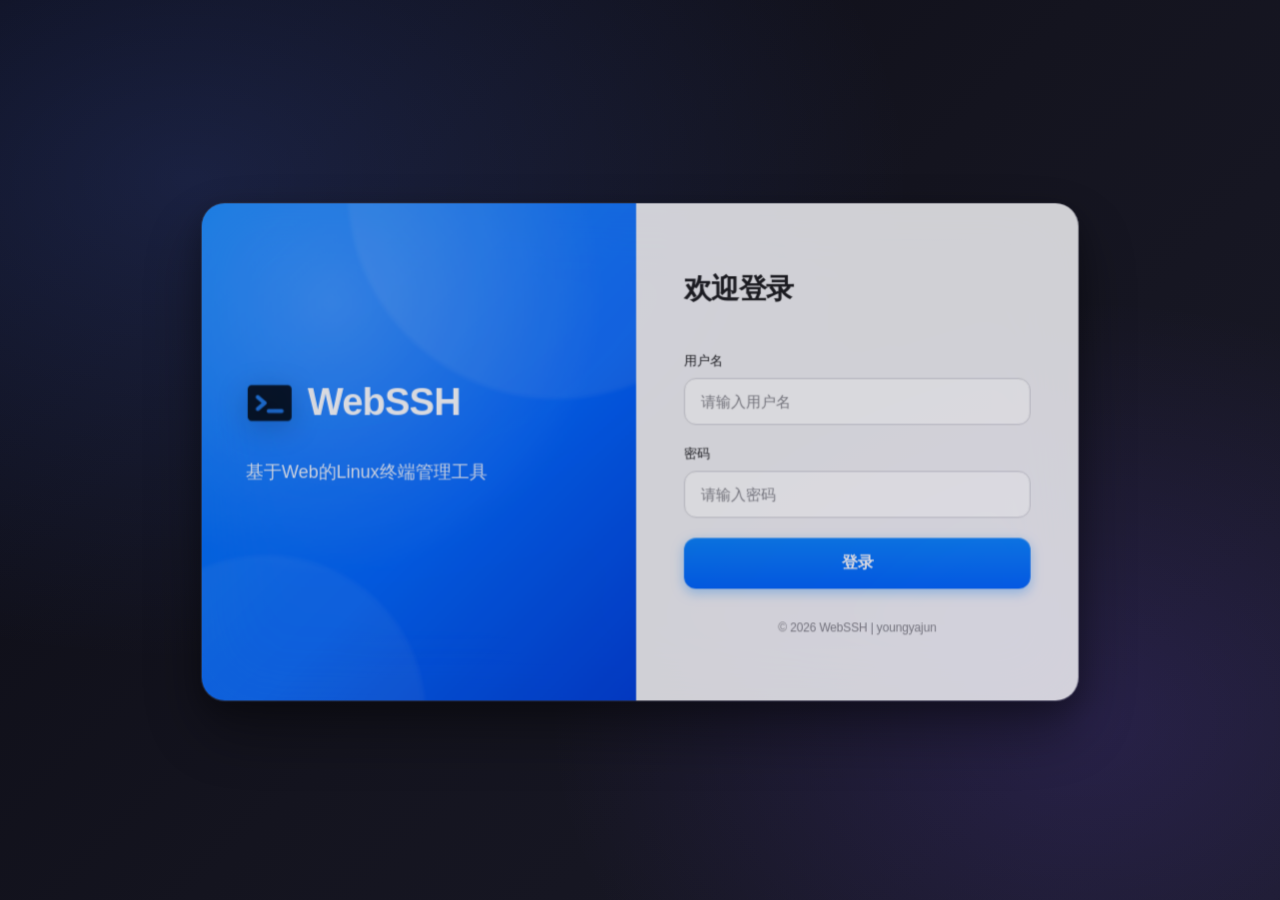
==== commit f41c31d4: "chore: upgrade JS versions and tweak styles" ====
--- a/yyj-webssh-spring-boot3-starter/src/main/resources/META-INF/resources/webssh/index.html
+++ b/yyj-webssh-spring-boot3-starter/src/main/resources/META-INF/resources/webssh/index.html
@@ -5,10 +5,10 @@
     <meta name="viewport" content="width=device-width, initial-scale=1.0">
     <title>WebSSH-终端</title>
     <link rel="icon" type="image/svg+xml" href="images/terminal.svg">
-    <link rel="stylesheet" href="style/xterm-5.5.0.css">
+    <link rel="stylesheet" href="style/xterm-6.0.0.css">
     <link rel="stylesheet" href="style/webssh.css">
-    <script src="js/xterm-5.5.0.js"></script>
-    <script src="js/xterm-addon-fit.min-0.8.0.js"></script>
+    <script src="js/xterm-6.0.0.js"></script>
+    <script src="js/xterm-addon-fit.min-0.11.0.js"></script>
     <script src="js/jsencrypt.min.js"></script>
     <script src="js/zmodem.min.js"></script>
     <script src="js/webssh.js"></script>
--- a/yyj-webssh-spring-boot3-starter/src/main/resources/META-INF/resources/webssh/style/xterm-6.0.0.css
+++ b/yyj-webssh-spring-boot3-starter/src/main/resources/META-INF/resources/webssh/style/xterm-6.0.0.css
@@ -0,0 +1,285 @@
+/**
+ * Copyright (c) 2014 The xterm.js authors. All rights reserved.
+ * Copyright (c) 2012-2013, Christopher Jeffrey (MIT License)
+ * https://github.com/chjj/term.js
+ * @license MIT
+ *
+ * Permission is hereby granted, free of charge, to any person obtaining a copy
+ * of this software and associated documentation files (the "Software"), to deal
+ * in the Software without restriction, including without limitation the rights
+ * to use, copy, modify, merge, publish, distribute, sublicense, and/or sell
+ * copies of the Software, and to permit persons to whom the Software is
+ * furnished to do so, subject to the following conditions:
+ *
+ * The above copyright notice and this permission notice shall be included in
+ * all copies or substantial portions of the Software.
+ *
+ * THE SOFTWARE IS PROVIDED "AS IS", WITHOUT WARRANTY OF ANY KIND, EXPRESS OR
+ * IMPLIED, INCLUDING BUT NOT LIMITED TO THE WARRANTIES OF MERCHANTABILITY,
+ * FITNESS FOR A PARTICULAR PURPOSE AND NONINFRINGEMENT. IN NO EVENT SHALL THE
+ * AUTHORS OR COPYRIGHT HOLDERS BE LIABLE FOR ANY CLAIM, DAMAGES OR OTHER
+ * LIABILITY, WHETHER IN AN ACTION OF CONTRACT, TORT OR OTHERWISE, ARISING FROM,
+ * OUT OF OR IN CONNECTION WITH THE SOFTWARE OR THE USE OR OTHER DEALINGS IN
+ * THE SOFTWARE.
+ *
+ * Originally forked from (with the author's permission):
+ *   Fabrice Bellard's javascript vt100 for jslinux:
+ *   http://bellard.org/jslinux/
+ *   Copyright (c) 2011 Fabrice Bellard
+ *   The original design remains. The terminal itself
+ *   has been extended to include xterm CSI codes, among
+ *   other features.
+ */
+
+/**
+ *  Default styles for xterm.js
+ */
+
+.xterm {
+    cursor: text;
+    position: relative;
+    user-select: none;
+    -ms-user-select: none;
+    -webkit-user-select: none;
+}
+
+.xterm.focus,
+.xterm:focus {
+    outline: none;
+}
+
+.xterm .xterm-helpers {
+    position: absolute;
+    top: 0;
+    /**
+     * The z-index of the helpers must be higher than the canvases in order for
+     * IMEs to appear on top.
+     */
+    z-index: 5;
+}
+
+.xterm .xterm-helper-textarea {
+    padding: 0;
+    border: 0;
+    margin: 0;
+    /* Move textarea out of the screen to the far left, so that the cursor is not visible */
+    position: absolute;
+    opacity: 0;
+    left: -9999em;
+    top: 0;
+    width: 0;
+    height: 0;
+    z-index: -5;
+    /** Prevent wrapping so the IME appears against the textarea at the correct position */
+    white-space: nowrap;
+    overflow: hidden;
+    resize: none;
+}
+
+.xterm .composition-view {
+    /* TODO: Composition position got messed up somewhere */
+    background: #000;
+    color: #FFF;
+    display: none;
+    position: absolute;
+    white-space: nowrap;
+    z-index: 1;
+}
+
+.xterm .composition-view.active {
+    display: block;
+}
+
+.xterm .xterm-viewport {
+    /* On OS X this is required in order for the scroll bar to appear fully opaque */
+    background-color: #000;
+    overflow-y: scroll;
+    cursor: default;
+    position: absolute;
+    right: 0;
+    left: 0;
+    top: 0;
+    bottom: 0;
+}
+
+.xterm .xterm-screen {
+    position: relative;
+}
+
+.xterm .xterm-screen canvas {
+    position: absolute;
+    left: 0;
+    top: 0;
+}
+
+.xterm-char-measure-element {
+    display: inline-block;
+    visibility: hidden;
+    position: absolute;
+    top: 0;
+    left: -9999em;
+    line-height: normal;
+}
+
+.xterm.enable-mouse-events {
+    /* When mouse events are enabled (eg. tmux), revert to the standard pointer cursor */
+    cursor: default;
+}
+
+.xterm.xterm-cursor-pointer,
+.xterm .xterm-cursor-pointer {
+    cursor: pointer;
+}
+
+.xterm.column-select.focus {
+    /* Column selection mode */
+    cursor: crosshair;
+}
+
+.xterm .xterm-accessibility:not(.debug),
+.xterm .xterm-message {
+    position: absolute;
+    left: 0;
+    top: 0;
+    bottom: 0;
+    right: 0;
+    z-index: 10;
+    color: transparent;
+    pointer-events: none;
+}
+
+.xterm .xterm-accessibility-tree:not(.debug) *::selection {
+  color: transparent;
+}
+
+.xterm .xterm-accessibility-tree {
+  font-family: monospace;
+  user-select: text;
+  white-space: pre;
+}
+
+.xterm .xterm-accessibility-tree > div {
+  transform-origin: left;
+  width: fit-content;
+}
+
+.xterm .live-region {
+    position: absolute;
+    left: -9999px;
+    width: 1px;
+    height: 1px;
+    overflow: hidden;
+}
+
+.xterm-dim {
+    /* Dim should not apply to background, so the opacity of the foreground color is applied
+     * explicitly in the generated class and reset to 1 here */
+    opacity: 1 !important;
+}
+
+.xterm-underline-1 { text-decoration: underline; }
+.xterm-underline-2 { text-decoration: double underline; }
+.xterm-underline-3 { text-decoration: wavy underline; }
+.xterm-underline-4 { text-decoration: dotted underline; }
+.xterm-underline-5 { text-decoration: dashed underline; }
+
+.xterm-overline {
+    text-decoration: overline;
+}
+
+.xterm-overline.xterm-underline-1 { text-decoration: overline underline; }
+.xterm-overline.xterm-underline-2 { text-decoration: overline double underline; }
+.xterm-overline.xterm-underline-3 { text-decoration: overline wavy underline; }
+.xterm-overline.xterm-underline-4 { text-decoration: overline dotted underline; }
+.xterm-overline.xterm-underline-5 { text-decoration: overline dashed underline; }
+
+.xterm-strikethrough {
+    text-decoration: line-through;
+}
+
+.xterm-screen .xterm-decoration-container .xterm-decoration {
+	z-index: 6;
+	position: absolute;
+}
+
+.xterm-screen .xterm-decoration-container .xterm-decoration.xterm-decoration-top-layer {
+	z-index: 7;
+}
+
+.xterm-decoration-overview-ruler {
+    z-index: 8;
+    position: absolute;
+    top: 0;
+    right: 0;
+    pointer-events: none;
+}
+
+.xterm-decoration-top {
+    z-index: 2;
+    position: relative;
+}
+
+
+
+/* Derived from vs/base/browser/ui/scrollbar/media/scrollbar.css */
+
+/* xterm.js customization: Override xterm's cursor style */
+.xterm .xterm-scrollable-element > .scrollbar {
+    cursor: default;
+}
+
+/* Arrows */
+.xterm .xterm-scrollable-element > .scrollbar > .scra {
+	cursor: pointer;
+	font-size: 11px !important;
+}
+
+.xterm .xterm-scrollable-element > .visible {
+	opacity: 1;
+
+	/* Background rule added for IE9 - to allow clicks on dom node */
+	background:rgba(0,0,0,0);
+
+	transition: opacity 100ms linear;
+	/* In front of peek view */
+	z-index: 11;
+}
+.xterm .xterm-scrollable-element > .invisible {
+	opacity: 0;
+	pointer-events: none;
+}
+.xterm .xterm-scrollable-element > .invisible.fade {
+	transition: opacity 800ms linear;
+}
+
+/* Scrollable Content Inset Shadow */
+.xterm .xterm-scrollable-element > .shadow {
+	position: absolute;
+	display: none;
+}
+.xterm .xterm-scrollable-element > .shadow.top {
+	display: block;
+	top: 0;
+	left: 3px;
+	height: 3px;
+	width: 100%;
+	box-shadow: var(--vscode-scrollbar-shadow, #000) 0 6px 6px -6px inset;
+}
+.xterm .xterm-scrollable-element > .shadow.left {
+	display: block;
+	top: 3px;
+	left: 0;
+	height: 100%;
+	width: 3px;
+	box-shadow: var(--vscode-scrollbar-shadow, #000) 6px 0 6px -6px inset;
+}
+.xterm .xterm-scrollable-element > .shadow.top-left-corner {
+	display: block;
+	top: 0;
+	left: 0;
+	height: 3px;
+	width: 3px;
+}
+.xterm .xterm-scrollable-element > .shadow.top.left {
+	box-shadow: var(--vscode-scrollbar-shadow, #000) 6px 0 6px -6px inset;
+}
--- a/yyj-webssh-spring-boot3-starter/src/main/resources/META-INF/resources/webssh/style/webssh.css
+++ b/yyj-webssh-spring-boot3-starter/src/main/resources/META-INF/resources/webssh/style/webssh.css
@@ -83,6 +83,10 @@
 ::-webkit-scrollbar-thumb { background: var(--scrollbar-thumb); border-radius: 4px; }
 ::-webkit-scrollbar-thumb:hover { background: var(--scrollbar-thumb-hover); }
 ::-webkit-scrollbar-corner { background: transparent; }
+/* xterm 6.0.0 起改用自定义滚动条组件（.xterm-scrollable-element），.xterm-viewport 不再承担滚动；
+   但 xterm.css 仍保留 overflow-y:scroll 与 background:#000，会多余渲染原生滚动条（底部黑条+▼箭头）
+   且 viewport 背景纯黑会在终端未填满容器时露出黑色横条，此处一并隐藏。 */
+.xterm .xterm-viewport { overflow: hidden; background: transparent; }
 body {
     font-family: -apple-system, BlinkMacSystemFont, 'Segoe UI', 'Roboto', 'Helvetica', 'Arial', sans-serif;
     background: var(--bg-base);
